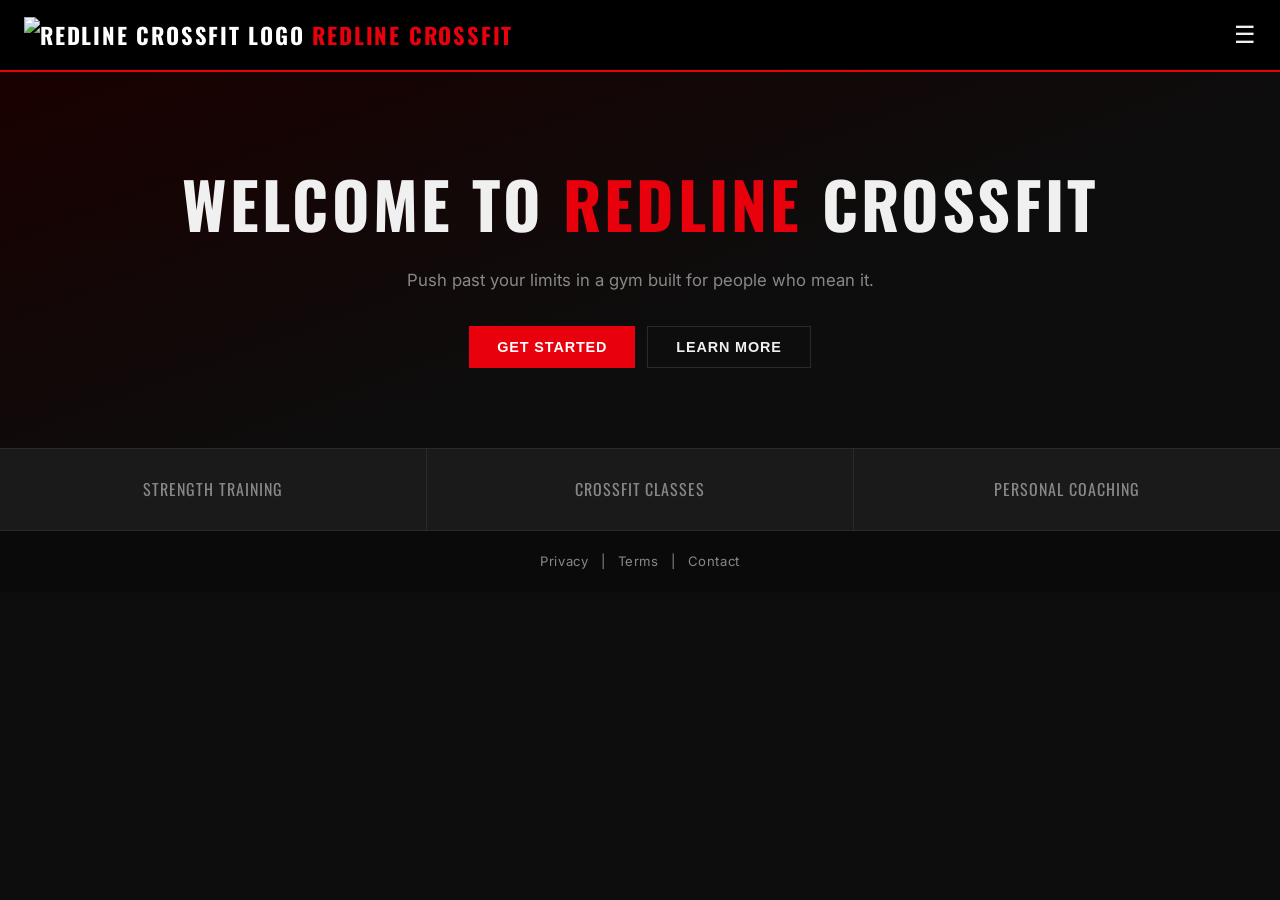
==== index.html @ 451a5d3d "logo" ====
<!DOCTYPE html>
<html lang="en">
<head>
    <meta charset="UTF-8">
    <title>Redline Crossfit</title>
    <link rel="stylesheet" href="style.css">
    <link href="https://fonts.googleapis.com/css2?family=Oswald:wght@400;700&family=Inter:wght@300;400&display=swap" rel="stylesheet">
    <link rel="icon"  href="images/favicon dumbell.svg">
</head>
<body>
    <header>
         <div class="logo">
            <img class="logo-mark" src="logo.png" alt="Redline Crossfit logo">
            <span class="logo-type">Redline <span class="accent">Crossfit</span></span>
        </div>
        <div class="menu-toggle" onclick="toggleMenu()">☰</div>
    </header>
    <nav id="mobile-menu" class="hidden">
        <a href="index.html">Home</a>
        <a href="about.html">About</a>
        <a href="features.html">Programs</a>
        <a href="schedule.html">Schedule</a>
        <a href="pricing.html">Pricing</a>
        <a href="contact.html">Contact</a>
    </nav>
    <section class="hero">
        <h1>Welcome to <span>Redline</span> Crossfit</h1>
        <p>Push past your limits in a gym built for people who mean it.</p>
         <div class="hero-buttons">
      <button class="btn btn-primary" onclick="window.location='contact.html'">Get Started</button>
      <button class="btn btn-secondary" onclick="window.location='about.html'">Learn More</button>
    </div>
    </section>
    <section class="features"> 
        <div class="feature">Strength Training</div>
        <div class="feature">Crossfit Classes</div>
        <div class="feature">Personal Coaching</div>
    </section>
    <footer>
        <a href="#">Privacy</a> | <a href="#">Terms</a> | <a href="contact.html">Contact</a>
    </footer>

    <script src="script.js"></script>
</body>

</html>
---- style.css ----
:root {

  --color-primary:       #e8000d;   /*Redline red main brand accent*/
  --color-primary-dark:  #b00009;   /*Deeper red for hover*/
  --color-primary-glow:  rgba(232, 0, 13, 0.25); /*glow/shadow*/

  --color-bg:            #0d0d0d;   /*Page background*/
  --color-bg-card:       #1a1a1a;   /*feature cards*/
  --color-bg-nav:        #141414;   /*Nav/dropdown*/
  --color-bg-header:     #000000;   /*Header*/
  --color-bg-footer:     #0a0a0a;   /*Footer*/

  --color-text:          #f0f0f0;   /*Primary text*/
  --color-text-muted:    #888888;   /*Secondary/caption text*/
  --color-text-inverse:  #ffffff;   /*Text on colored backgrounds*/

  --color-border:        #2a2a2a;   /*borders*/
  --color-border-accent: #e8000d;   /*highlighted/borders*/

  --color-avatar-bg:     #2e2e2e;   /*Placeholder avatar/image blocks*/
  --color-overlay:       rgba(0, 0, 0, 0.6); /*Dark overlay for hero etc.*/
}


/*reset*/
*, *::before, *::after {
  box-sizing: border-box;
  margin: 0;
  padding: 0;
}

body {
  font-family: 'Inter', Arial, Helvetica, sans-serif;
  background: var(--color-bg);
  color: var(--color-text);
  line-height: 1.6;
}

header {
   display: flex;
  justify-content: space-between;
  align-items: center;
  padding: 16px 24px;
  background: var(--color-bg-header);
  border-bottom: 2px solid var(--color-primary);
  position: sticky;
  top: 0;
  z-index: 100;
}

.logo {
  font-family: 'Oswald', Arial, sans-serif;
  font-size: 1.4rem;
  font-weight: 700;
  letter-spacing: 0.08em;
  color: var(--color-text-inverse);
  text-transform: uppercase;
}

.logo span {
  color: var(--color-primary);
}

.menu-toggle,
.menu {
  cursor: pointer;
  font-size: 1.5rem;
  color: var(--color-text);
  user-select: none;
  transition: color 0.2s;
}

.menu-toggle:hover,
.menu:hover {
  color: var(--color-primary);
}



/* NAV----------------------------------------------------------------------------------------- */
nav {
  background: var(--color-bg-nav);
  display: flex;
  flex-direction: column;
  border-bottom: 1px solid var(--color-border);
}

nav a {
  padding: 12px 24px;
  text-decoration: none;
  color: var(--color-text-muted);
  font-size: 0.95rem;
  letter-spacing: 0.04em;
  text-transform: uppercase;
  border-left: 3px solid transparent;
  transition: color 0.2s, border-color 0.2s;
}

nav a:hover {
  color: var(--color-text-inverse);
  border-left-color: var(--color-primary);
}

.hidden {
  display: none;
}

/* hero----------------------------------------------------------------------------------------- */

.hero {
  text-align: center;
  padding: 80px 24px;
  background: linear-gradient(160deg, #1a0000 0%, var(--color-bg) 60%);
  border-bottom: 1px solid var(--color-border);
}

.hero h1 {
  font-family: 'Oswald', Arial, sans-serif;
  font-size: clamp(2rem, 6vw, 4rem);
  font-weight: 700;
  text-transform: uppercase;
  letter-spacing: 0.05em;
  margin-bottom: 12px;
}

.hero h1 span {
  color: var(--color-primary);
}

.hero p {
  color: var(--color-text-muted);
  font-size: 1.05rem;
  margin-bottom: 32px;
  max-width: 500px;
  margin-left: auto;
  margin-right: auto;
}

.hero-buttons {
  display: flex;
  gap: 12px;
  justify-content: center;
  flex-wrap: wrap;
}

.hero button,
.btn {
  padding: 12px 28px;
  font-size: 0.9rem;
  font-weight: 600;
  letter-spacing: 0.06em;
  text-transform: uppercase;
  cursor: pointer;
  border: none;
  transition: background 0.2s, transform 0.1s, box-shadow 0.2s;
}

.btn-primary,
.hero button:first-child {
  background: var(--color-primary);
  color: var(--color-text-inverse);
}

.btn-primary:hover,
.hero button:first-child:hover {
  background: var(--color-primary-dark);
  box-shadow: 0 0 16px var(--color-primary-glow);
}

.btn-secondary,
.hero button:last-child {
  background: transparent;
  color: var(--color-text);
  border: 1px solid var(--color-border);
}

.btn-secondary:hover,
.hero button:last-child:hover {
  border-color: var(--color-primary);
  color: var(--color-text-inverse);
}

/* feature ----------------------------------------------------------------------------------------- */
.features {
  display: grid;
  grid-template-columns: repeat(auto-fit, minmax(200px, 1fr));
  gap: 1px;
  background: var(--color-border);
}

.feature {
  background: var(--color-bg-card);
  padding: 28px 20px;
  text-align: center;
  font-family: 'Oswald', Arial, sans-serif;
  font-size: 1rem;
  letter-spacing: 0.06em;
  text-transform: uppercase;
  color: var(--color-text-muted);
  transition: color 0.2s, background 0.2s;
}

.feature:hover {
  background: #1f1f1f;
  color: var(--color-primary);
}

/* about page----------------------------------------------------------------------------------------- */
.about {
  padding: 48px 24px;
  max-width: 800px;
  margin: 0 auto;
}
.about h1 {
  font-family: 'Oswald', Arial, sans-serif;
  text-align: center;
  font-size: 2.2rem;
  text-transform: uppercase;
  letter-spacing: 0.06em;
  margin-bottom: 40px;
  color: var(--color-text-inverse);
}
.about h1::after {
  content: '';
  display: block;
  width: 50px;
  height: 3px;
  background: var(--color-primary);
  margin: 10px auto 0;
}

.mission,
.team {
  margin-bottom: 40px;
}

.mission h2,
.team h2 {
  font-family: 'Oswald', Arial, sans-serif;
  font-size: 1.3rem;
  text-transform: uppercase;
  letter-spacing: 0.05em;
  color: var(--color-primary);
  margin-bottom: 12px;
}

.mission p {
  color: var(--color-text-muted);
  font-size: 1rem;
  line-height: 1.7;
}
.team-members {
  display: flex;
  justify-content: center;
  gap: 40px;
  margin-top: 20px;
  flex-wrap: wrap;
}

.member {
  text-align: center;
}

.member p {
  font-size: 0.9rem;
  color: var(--color-text-muted);
  margin-top: 8px;
  text-transform: uppercase;
  letter-spacing: 0.04em;
}

.avatar {
  width: 90px;
  height: 90px;
  background: var(--color-avatar-bg);
  border-radius: 50%;
  margin: 0 auto 10px;
  border: 2px solid var(--color-border);
  transition: border-color 0.2s;
}

.member:hover .avatar {
  border-color: var(--color-primary);
}

/* programs page----------------------------------------------------------------------------------------- */
.programs-hero {
  padding: 60px 24px 40px;
  text-align: center;
  background: linear-gradient(160deg, #1a0000 0%, var(--color-bg) 60%);
  border-bottom: 1px solid var(--color-border);
}
.programs-hero h1 {
  font-family: 'Oswald', Arial, sans-serif;
  font-size: clamp(1.8rem, 5vw, 3rem);
  text-transform: uppercase;
  letter-spacing: 0.06em;
  margin-bottom: 10px;
}
.programs-hero p {
  color: var(--color-text-muted);
  font-size: 1rem;
  max-width: 480px;
  margin: 0 auto;
}

.programs-grid {
  display: grid;
  grid-template-columns: repeat(auto-fit, minmax(280px, 1fr));
  gap: 1px;
  background: var(--color-border);
  padding: 0;
}
.program-card {
  background: var(--color-bg-card);
  padding: 36px 28px;
  transition: background 0.2s;
}

.program-card:hover {
  background: #1f1f1f;
}
.program-icon {
  font-size: 2rem;
  margin-bottom: 16px;
}

.program-card h3 {
  font-family: 'Oswald', Arial, sans-serif;
  font-size: 1.25rem;
  text-transform: uppercase;
  letter-spacing: 0.05em;
  color: var(--color-text-inverse);
  margin-bottom: 10px;
}

.program-card h3::after {
  content: '';
  display: block;
  width: 30px;
  height: 2px;
  background: var(--color-primary);
  margin-top: 8px;
}
.program-card p {
  color: var(--color-text-muted);
  font-size: 0.92rem;
  line-height: 1.65;
  margin-bottom: 20px;
}

.program-card .btn {
  font-size: 0.8rem;
  padding: 9px 20px;
  background: transparent;
  color: var(--color-primary);
  border: 1px solid var(--color-primary);
  display: inline-block;
  text-decoration: none;
  letter-spacing: 0.06em;
  text-transform: uppercase;
  cursor: pointer;
  transition: background 0.2s, color 0.2s;
}

.program-card .btn:hover {
  background: var(--color-primary);
  color: var(--color-text-inverse);
}

/*contact page---------------------------------------------------------------------------------------------------------*/
.contact-section {
  padding: 60px 24px;
  max-width: 700px;
  margin: 0 auto;
}
.contact-section h1 {
  font-family: 'Oswald', Arial, sans-serif;
  font-size: 2.2rem;
  text-transform: uppercase;
  letter-spacing: 0.06em;
  text-align: center;
  margin-bottom: 8px;
}
.contact-section h1::after {
  content: '';
  display: block;
  width: 50px;
  height: 3px;
  background: var(--color-primary);
  margin: 10px auto 0;
}
.contact-section .subtitle {
  text-align: center;
  color: var(--color-text-muted);
  margin-bottom: 40px;
  font-size: 0.95rem;
}
.contact-form {
  display: flex;
  flex-direction: column;
  gap: 16px;
}


.form-group {
  display: flex;
  flex-direction: column;
  gap: 6px;
}

.form-group label {
  font-size: 0.8rem;
  text-transform: uppercase;
  letter-spacing: 0.06em;
  color: var(--color-text-muted);
}
.form-group input,
.form-group textarea,
.form-group select {
  background: var(--color-bg-card);
  border: 1px solid var(--color-border);
  color: var(--color-text);
  padding: 12px 14px;
  font-size: 0.95rem;
  font-family: inherit;
  outline: none;
  transition: border-color 0.2s, box-shadow 0.2s;
  width: 100%;
}
.form-group input:focus,
.form-group textarea:focus,
.form-group select:focus {
  border-color: var(--color-primary);
  box-shadow: 0 0 0 3px var(--color-primary-glow);
}
.form-group textarea {
  resize: vertical;
  min-height: 130px;
}
.form-submit {
  margin-top: 8px;
}
.form-submit button {
  width: 100%;
  padding: 14px;
  background: var(--color-primary);
  color: var(--color-text-inverse);
  border: none;
  font-size: 0.9rem;
  font-weight: 700;
  letter-spacing: 0.08em;
  text-transform: uppercase;
  cursor: pointer;
  transition: background 0.2s, box-shadow 0.2s;
}

.form-submit button:hover {
  background: var(--color-primary-dark);
  box-shadow: 0 0 20px var(--color-primary-glow);
}
.contact-info {
  display: grid;
  grid-template-columns: repeat(auto-fit, minmax(180px, 1fr));
  gap: 1px;
  background: var(--color-border);
  margin-top: 48px;
}
.info-block {
  background: var(--color-bg-card);
  padding: 24px 20px;
  text-align: center;
}
.info-block .info-icon {
  font-size: 1.5rem;
  margin-bottom: 8px;
}
.info-block h4 {
  font-family: 'Oswald', Arial, sans-serif;
  font-size: 0.85rem;
  text-transform: uppercase;
  letter-spacing: 0.06em;
  color: var(--color-primary);
  margin-bottom: 4px;
}
.info-block p {
  font-size: 0.88rem;
  color: var(--color-text-muted);
}
/*Schedule page------------------------------------------------------------------------------*/
.schedule-hero {
  padding: 48px 24px 28px;
  text-align: center;
  background: linear-gradient(160deg, #1a0000 0%, var(--color-bg) 60%);
  border-bottom: 1px solid var(--color-border);
}
.schedule-hero h1 {
  font-family: 'Oswald', Arial, sans-serif;
  font-size: clamp(1.8rem, 5vw, 3rem);
  text-transform: uppercase;
  letter-spacing: 0.06em;
  margin-bottom: 8px;
}
.schedule-hero h1 span {
  color: var(--color-primary);
  }
.schedule-hero p {
  color: var(--color-text-muted);
  font-size: 1rem;
  max-width: 480px;
  margin: 0 auto;
}
.day-tabs {
  display: flex;
  gap: 8px;
  overflow-x: auto;
  padding: 18px 24px;
  max-width: 740px;
  margin: 0 auto;
  border-bottom: 1px solid var(--color-border);
  scrollbar-width: none;

}
.day-tab {
  flex: 0 0 auto;
  padding: 8px 18px;
  background: transparent;
  border: 1px solid var(--color-border);
  color: var(--color-text-muted);
  font-family: 'Oswald', Arial, sans-serif;
  font-size: 0.9rem;
  font-weight: 400;
  letter-spacing: 0.06em;
  text-transform: uppercase;
  cursor: pointer;
  transition: background 0.2s, color 0.2s, border-color 0.2s;
}
.day-tab:hover {
  color: var(--color-text-inverse);
  border-color: var(--color-primary);
}
.day-tab:focus-visible {
  outline: 2px solid var(--color-primary);
  outline-offset: 2px;
}
.day-tab.active {
  background: var(--color-primary);
  border-color: var(--color-primary);
  color: var(--color-text-inverse);
  font-weight: 700;
}   
.schedule-list {
  max-width: 700px;
  margin: 0 auto;
  padding: 24px 24px 8px;
}
.schedule-group {
  margin-bottom: 36px;
}
.schedule-group h2 {
  font-family: 'Oswald', Arial, sans-serif;
  font-size: 1.15rem;
  text-transform: uppercase;
  letter-spacing: 0.05em;
  color: var(--color-text-inverse);
  padding-bottom: 12px;
  border-bottom: 2px solid var(--color-primary);
}
.schedule-slot {
  display: flex;
  justify-content: space-between;
  align-items: center;
  gap: 16px;
  padding: 16px 4px;
  border-bottom: 1px solid var(--color-border);
}
.schedule-slot .slot-time {
  font-size: 1.05rem;
  color: var(--color-text);
  letter-spacing: 0.02em;
}
/* pricing ------------------------------------------------------------------*/
.pricing-hero {
  padding: 60px 24px 40px;
  text-align: center;
  background: linear-gradient(160deg, #1a0000 0%, var(--color-bg) 60%);
  border-bottom: 1px solid var(--color-border);
}
.pricing-hero h1 {
  font-family: 'Oswald', Arial, sans-serif;
  font-size: clamp(1.8rem, 5vw, 3rem);
  text-transform: uppercase;
  letter-spacing: 0.06em;
  margin-bottom: 10px;
}
.pricing-hero p {
  color: var(--color-text-muted);
  font-size: 1rem;
}
.pricing-grid {
  display: grid;
  grid-template-columns: repeat(auto-fit, minmax(260px, 1fr));
  gap: 16px;
  max-width: 1000px;
  margin: 0 auto;
  padding: 48px 24px;
  align-items: stretch;
}
.plan-card {
  position: relative;
  display: flex;
  flex-direction: column;
  background: var(--color-bg-card);
  border: 1px solid var(--color-border);
  padding: 36px 28px;
  transition: border-color 0.2s, transform 0.2s;
}
.plan-card:hover {
  border-color: var(--color-primary);
  transform: translateY(-4px);
}
.plan-card--featured {
  border-color: var(--color-primary);
  box-shadow: 0 0 24px var(--color-primary-glow);
}
.plan-badge {
  position: absolute;
  top: 0;
  left: 50%;
  transform: translate(-50%, -50%);
  background: var(--color-primary);
  color: var(--color-text-inverse);
  font-family: 'Oswald', Arial, sans-serif;
  font-size: 0.7rem;
  font-weight: 700;
  letter-spacing: 0.1em;
  text-transform: uppercase;
  padding: 6px 16px;
  white-space: nowrap;
}
.plan-name {
  font-family: 'Oswald', Arial, sans-serif;
  font-size: 1.4rem;
  text-transform: uppercase;
  letter-spacing: 0.05em;
  color: var(--color-text-inverse);
  margin-bottom: 4px;
}
.plan-tagline {
  color: var(--color-text-muted);
  font-size: 0.9rem;
  margin-bottom: 20px;
}
.plan-price {
  font-family: 'Oswald', Arial, sans-serif;
  font-size: 2.8rem;
  font-weight: 700;
  color: var(--color-text-inverse);
  line-height: 1;
  padding-bottom: 24px;
  margin-bottom: 24px;
  border-bottom: 1px solid var(--color-border);
}
.plan-price span {
  font-size: 0.95rem;
  font-weight: 400;
  color: var(--color-text-muted);
  letter-spacing: 0.04em;
}
.plan-features {
  list-style: none;
  margin: 0 0 28px;
  padding: 0;
  flex-grow: 1;
}
.plan-features li {
  position: relative;
  padding-left: 26px;
  margin-bottom: 12px;
  color: var(--color-text-muted);
  font-size: 0.92rem;
  line-height: 1.5;
}
.plan-features li::before {
  content: '✓';
  position: absolute;
  left: 0;
  top: 0;
  color: var(--color-primary);
  font-weight: 700;
}
.plan-btn {
  display: block;
  text-align: center;
  text-decoration: none;
  background: transparent;
  color: var(--color-primary);
  border: 1px solid var(--color-primary);
}
.plan-btn:hover {
  background: var(--color-primary);
  color: var(--color-text-inverse);
}
.plan-btn--featured {
  background: var(--color-primary);
  color: var(--color-text-inverse);
}
.plan-btn--featured:hover {
  background: var(--color-primary-dark);
  box-shadow: 0 0 16px var(--color-primary-glow);
}


.trial-cta {
  max-width: 700px;
  margin: 0 auto 64px;
  padding: 40px 24px;
  text-align: center;
  background: var(--color-bg-card);
  border: 1px solid var(--color-border);
}
.trial-cta h2 {
  font-family: 'Oswald', Arial, sans-serif;
  font-size: 1.6rem;
  text-transform: uppercase;
  letter-spacing: 0.05em;
  color: var(--color-text-inverse);
  margin-bottom: 10px;
}
.trial-cta p {
  color: var(--color-text-muted);
  font-size: 0.95rem;
  max-width: 490px;
  margin: 0 auto 28px;
}
.trial-btn {
  display: inline-block;
  text-decoration: none;
  background: var(--color-primary);
  color: var(--color-text-inverse);
  padding: 14px 40px;
  font-weight: 700;
}
.trial-btn:hover {
  background: var(--color-primary-dark);
  box-shadow: 0 0 20px var(--color-primary-glow);
}
/*---------------------------------------------------------------------------------------------------------*/
footer {
  background: var(--color-bg-footer);
  border-top: 1px solid var(--color-border);
  padding: 20px 24px;
  text-align: center;
  font-size: 0.82rem;
  color: var(--color-text-muted);
  letter-spacing: 0.04em;
}

footer a {
  color: var(--color-text-muted);
  text-decoration: none;
  margin: 0 8px;
  transition: color 0.2s;
}

footer a:hover {
  color: var(--color-primary);
}
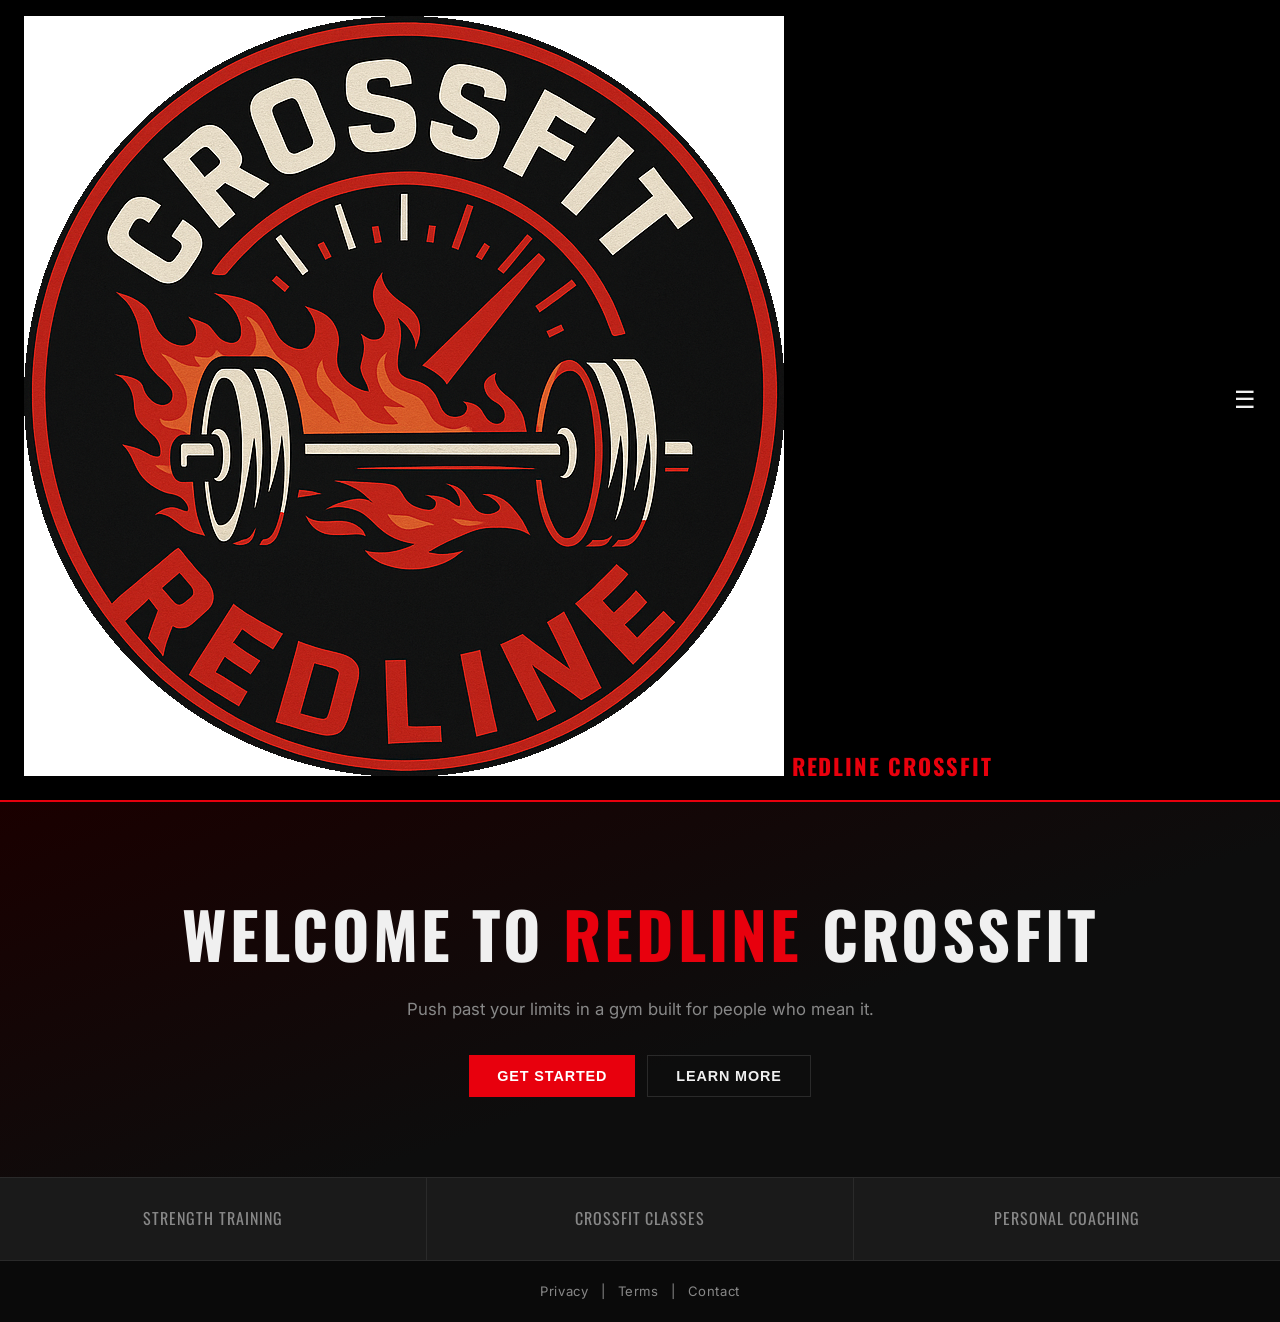
==== commit 8e318832: "Update index.html" ====
--- a/index.html
+++ b/index.html
@@ -10,7 +10,7 @@
 <body>
     <header>
          <div class="logo">
-            <img class="logo-mark" src="logo.png" alt="Redline Crossfit logo">
+            <img class="logo-mark" src="images/logo.png" alt="Redline Crossfit logo">
             <span class="logo-type">Redline <span class="accent">Crossfit</span></span>
         </div>
         <div class="menu-toggle" onclick="toggleMenu()">☰</div>
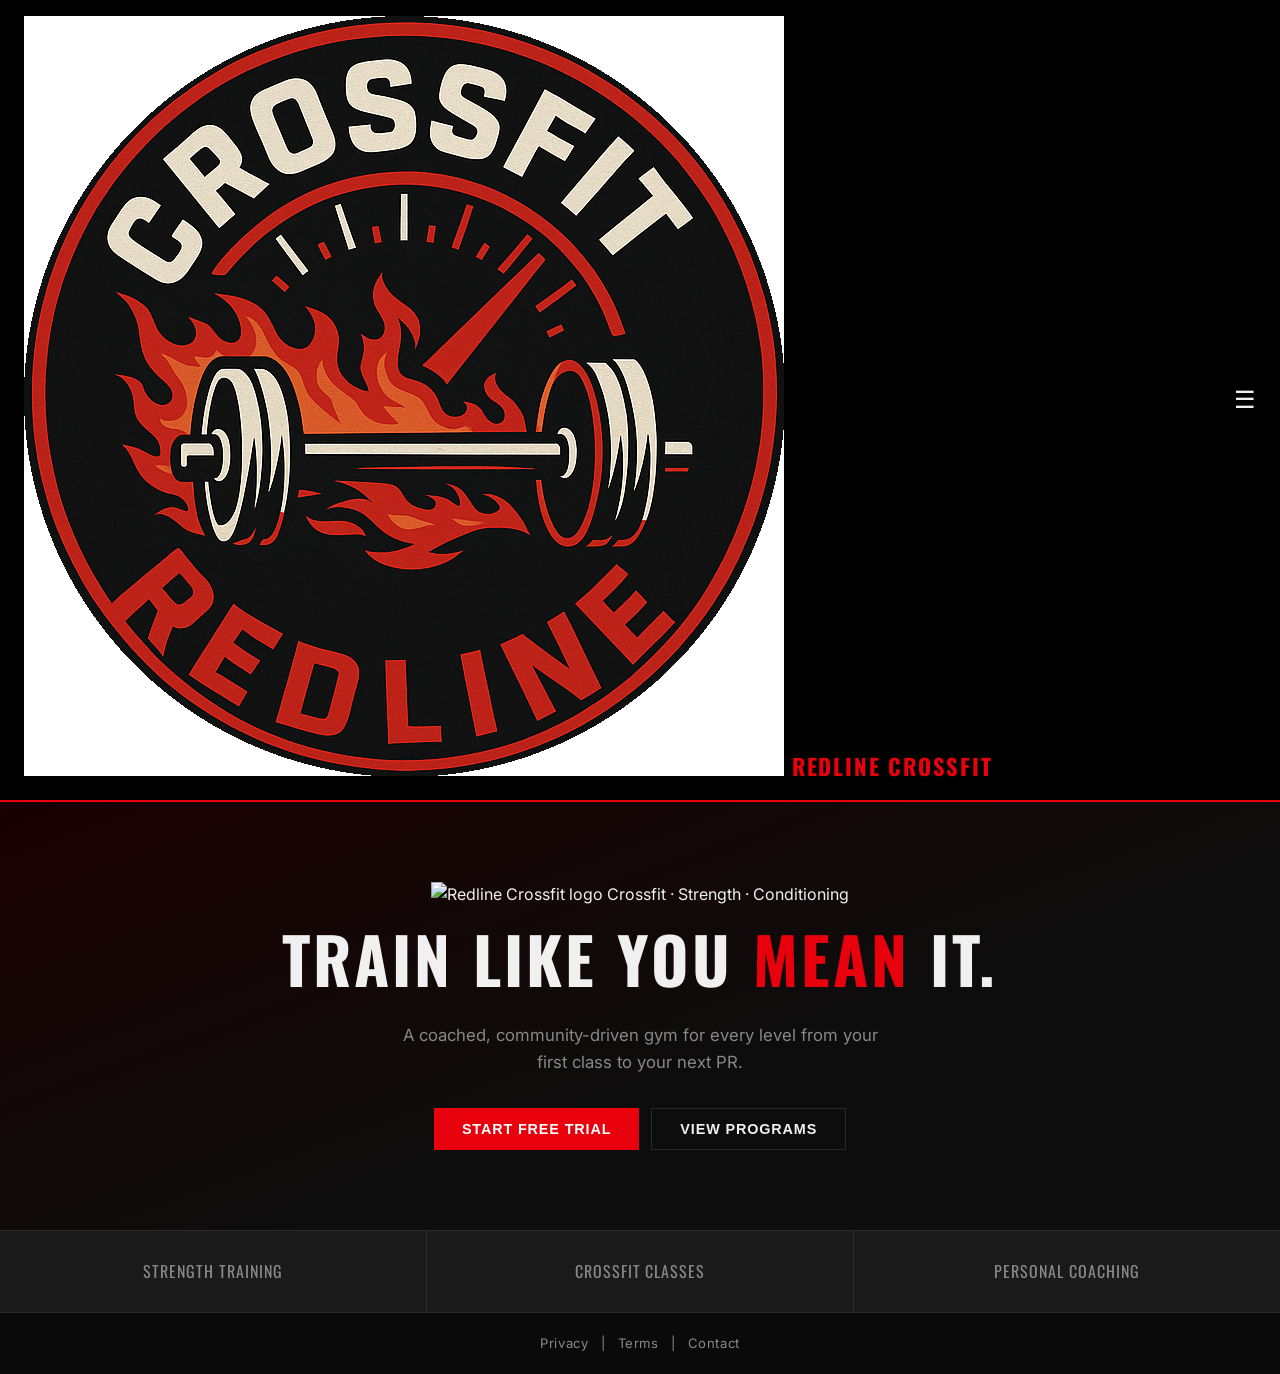
==== commit 86a46748: "Update index.html" ====
--- a/index.html
+++ b/index.html
@@ -24,12 +24,17 @@
         <a href="contact.html">Contact</a>
     </nav>
     <section class="hero">
-        <h1>Welcome to <span>Redline</span> Crossfit</h1>
-        <p>Push past your limits in a gym built for people who mean it.</p>
-         <div class="hero-buttons">
-      <button class="btn btn-primary" onclick="window.location='contact.html'">Get Started</button>
-      <button class="btn btn-secondary" onclick="window.location='about.html'">Learn More</button>
-    </div>
+        <div class="hero-content">
+            <img class="hero-logo" src="logo.png" alt="Redline Crossfit logo">
+            <span class="hero-eyebrow">Crossfit · Strength · Conditioning</span>
+            <h1>Train like you <span>mean</span> it.</h1>
+            <p>A coached, community-driven gym for every level  from your first class to your next PR.</p>
+            <div class="hero-buttons">
+                <button class="btn btn-primary" onclick="window.location='pricing.html'">Start Free Trial</button>
+                <button class="btn btn-secondary" onclick="window.location='features.html'">View Programs</button>
+            </div>
+            
+        </div>
     </section>
     <section class="features"> 
         <div class="feature">Strength Training</div>
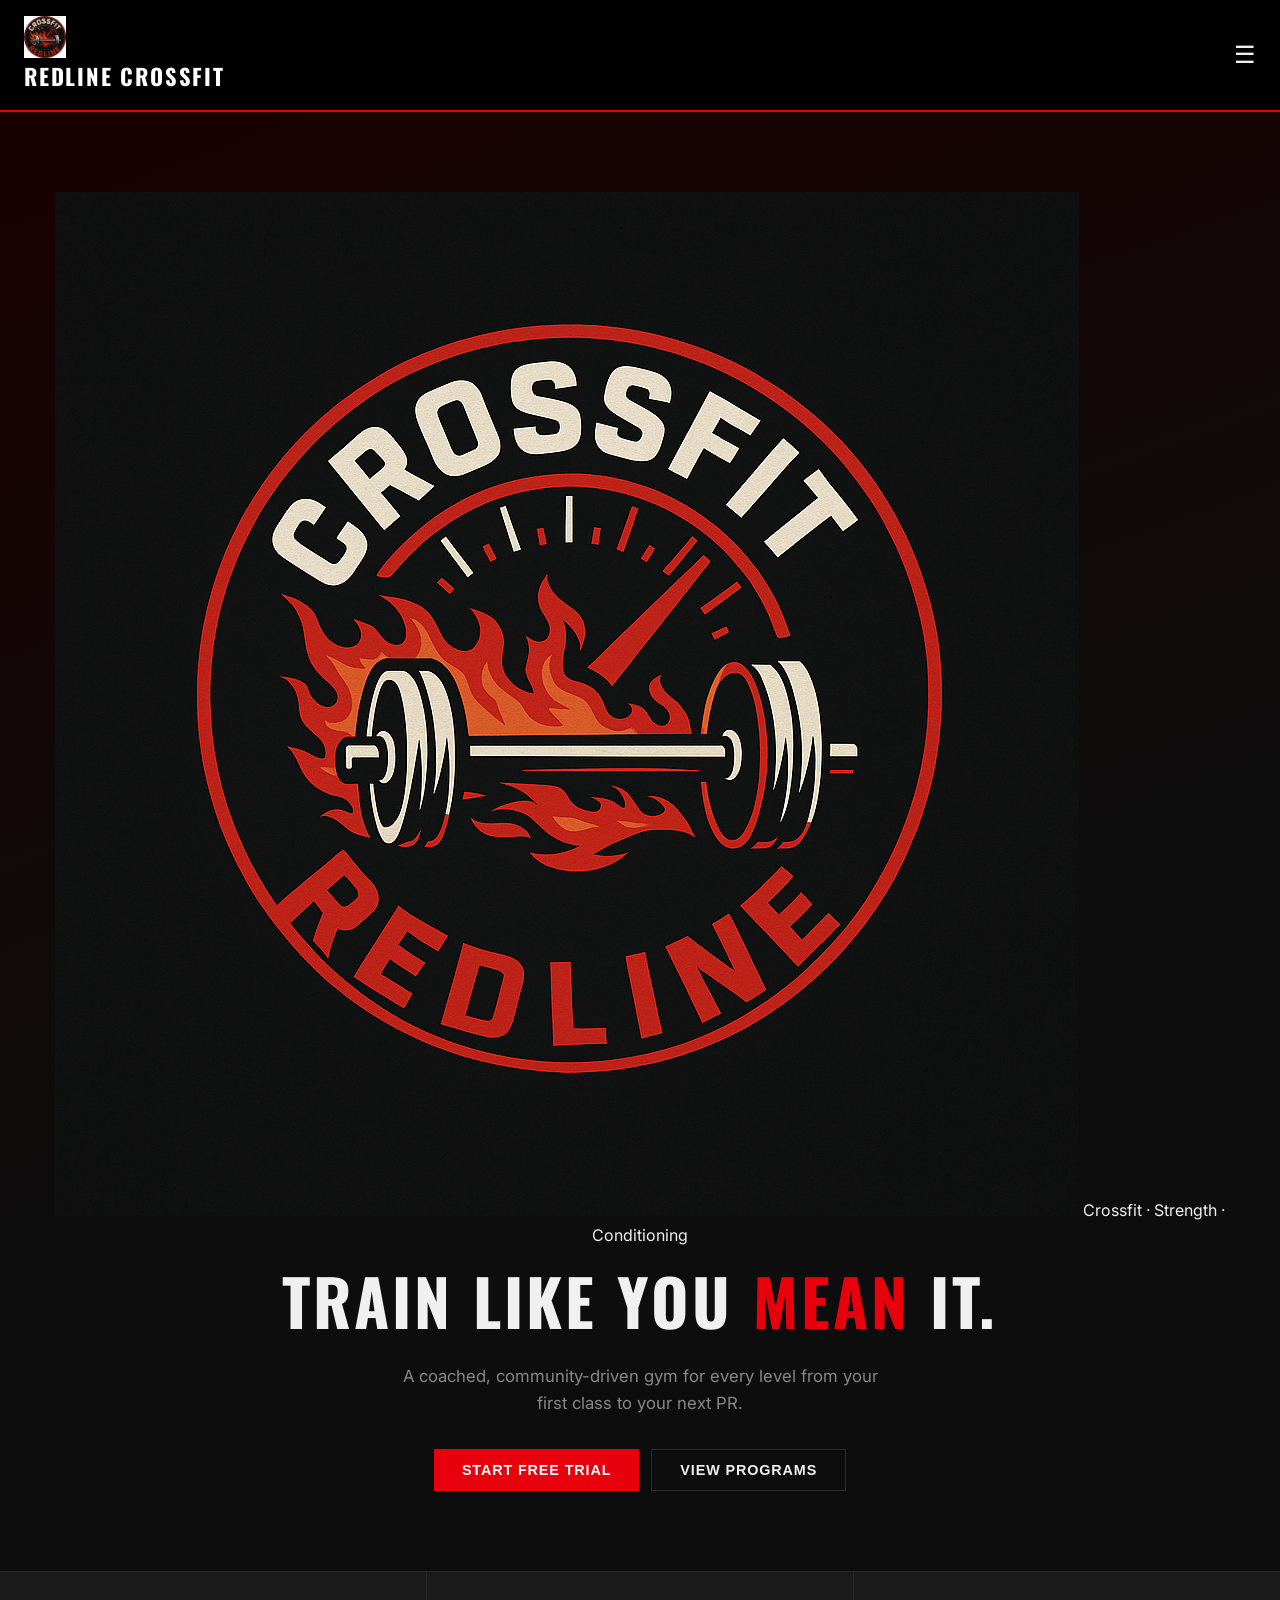
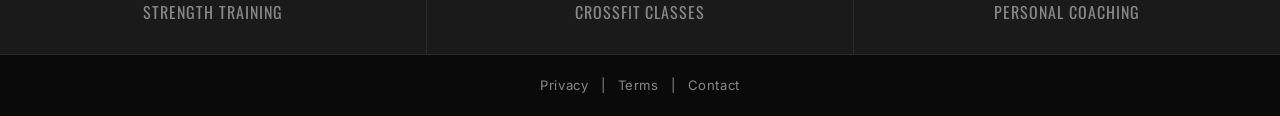
==== commit 9359ce07: "Update index.html" ====
--- a/index.html
+++ b/index.html
@@ -25,7 +25,7 @@
     </nav>
     <section class="hero">
         <div class="hero-content">
-            <img class="hero-logo" src="logo.png" alt="Redline Crossfit logo">
+            <img class="hero-logo" src="images/crossfit redline logo.png" alt="Redline Crossfit logo">
             <span class="hero-eyebrow">Crossfit · Strength · Conditioning</span>
             <h1>Train like you <span>mean</span> it.</h1>
             <p>A coached, community-driven gym for every level  from your first class to your next PR.</p>
--- a/style.css
+++ b/style.css
@@ -57,8 +57,11 @@
   text-transform: uppercase;
 }
 
-.logo span {
-  color: var(--color-primary);
+.logo-mark {
+  height: 42px;
+  width: 42px;
+  flex-shrink: 0;
+  display: block;
 }
 
 .menu-toggle,
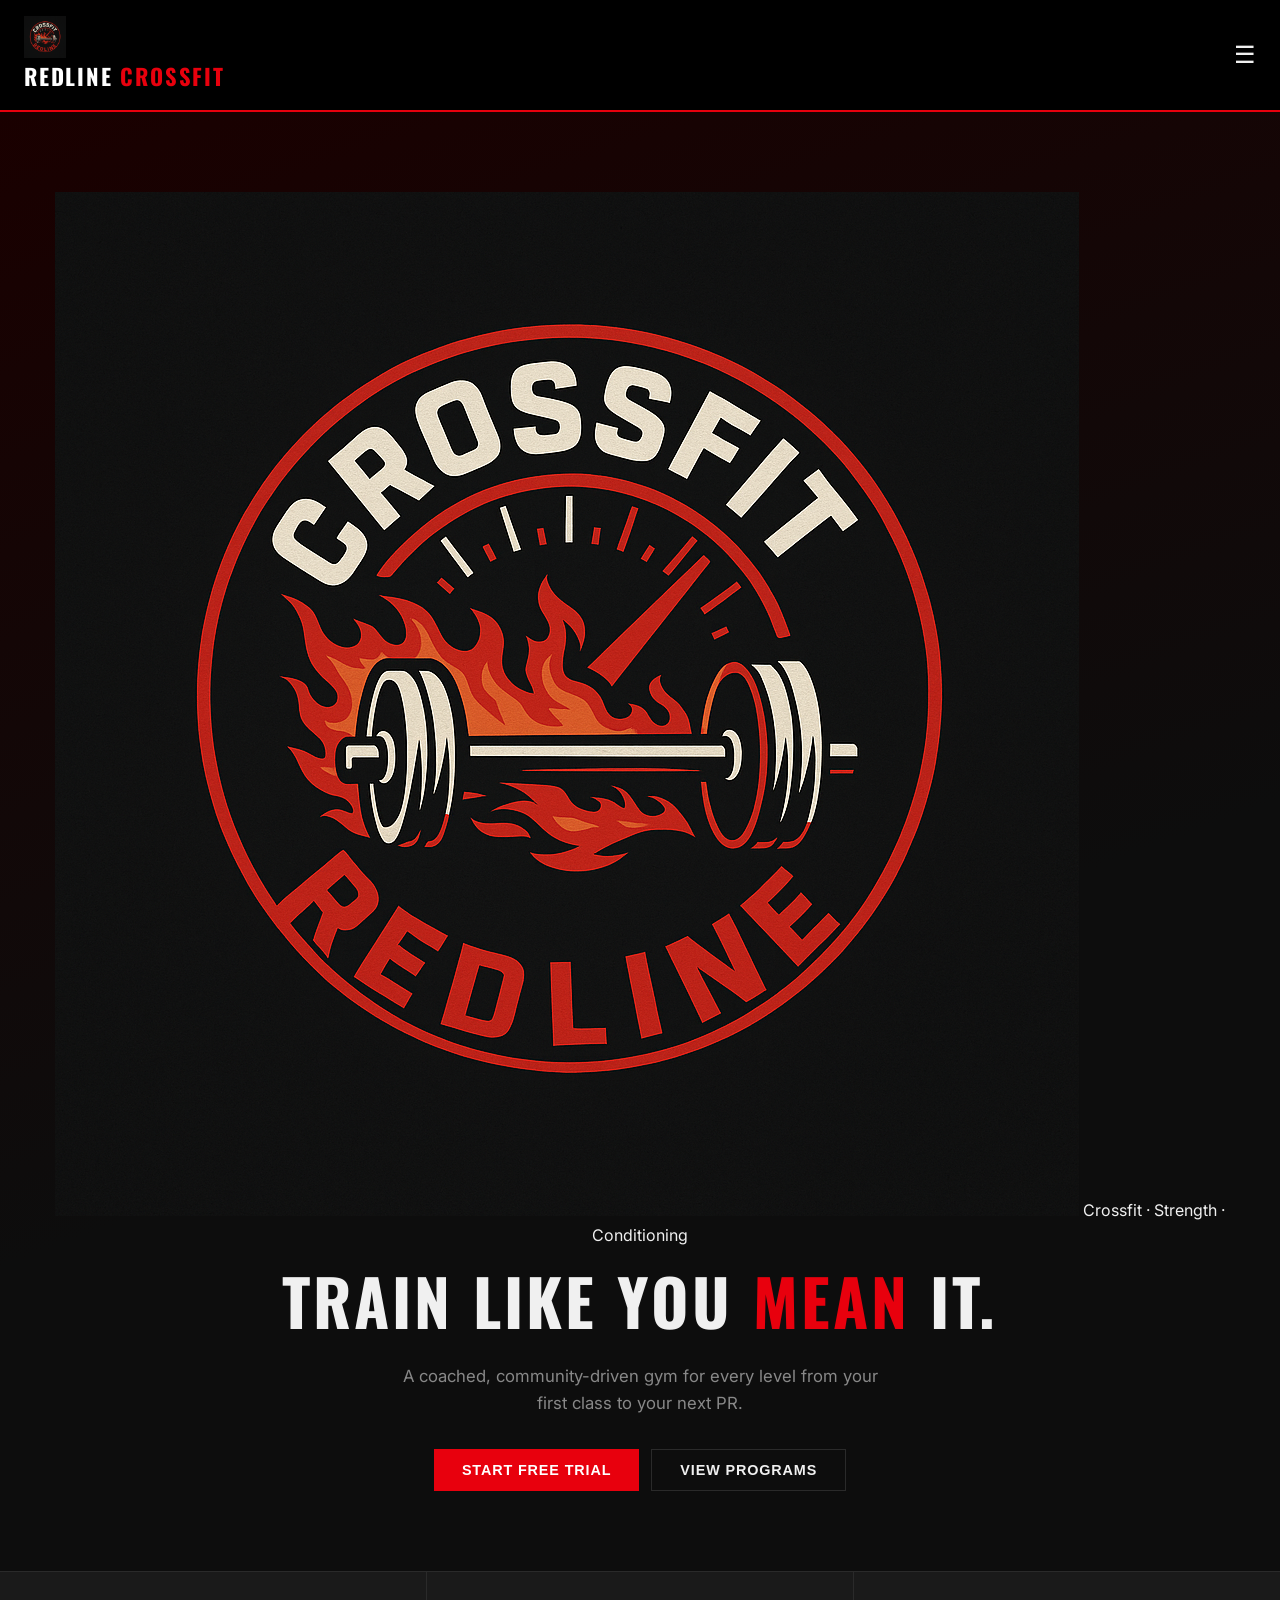
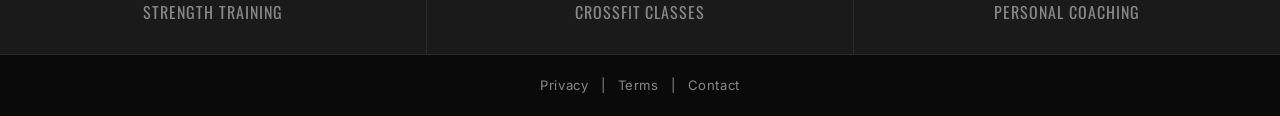
==== commit dab430a8: "Update index.html" ====
--- a/index.html
+++ b/index.html
@@ -10,7 +10,7 @@
 <body>
     <header>
          <div class="logo">
-            <img class="logo-mark" src="images/logo.png" alt="Redline Crossfit logo">
+            <img class="logo-mark" src="images/crossfit redline logo.png" alt="Redline Crossfit logo">
             <span class="logo-type">Redline <span class="accent">Crossfit</span></span>
         </div>
         <div class="menu-toggle" onclick="toggleMenu()">☰</div>
--- a/style.css
+++ b/style.css
@@ -55,6 +55,9 @@
   letter-spacing: 0.08em;
   color: var(--color-text-inverse);
   text-transform: uppercase;
+}
+.logo .accent {
+  color: var(--color-primary);
 }
 
 .logo-mark {
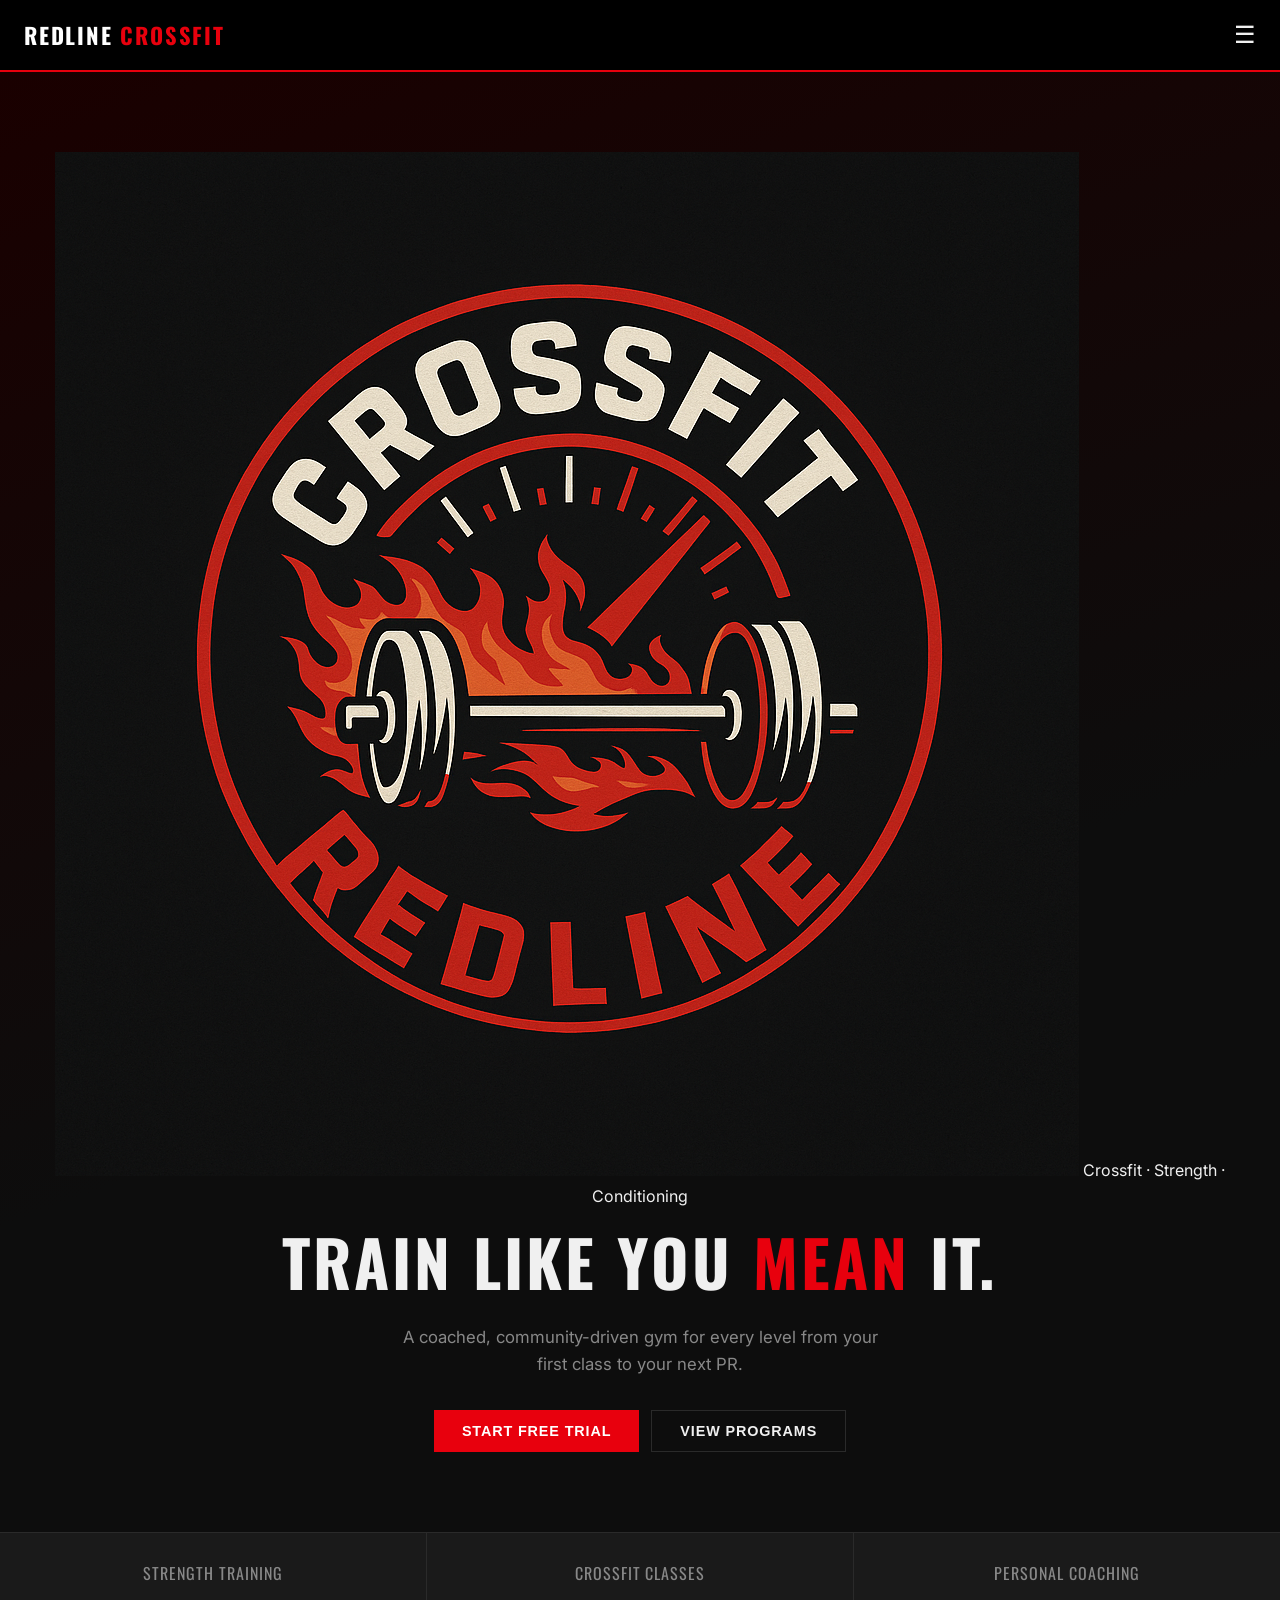
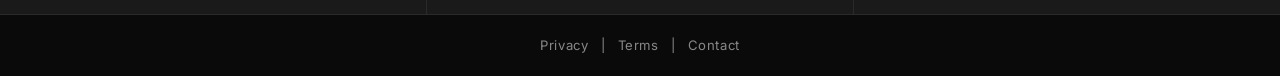
==== commit 16423e3e: "Update index.html" ====
--- a/index.html
+++ b/index.html
@@ -10,7 +10,7 @@
 <body>
     <header>
          <div class="logo">
-            <img class="logo-mark" src="images/crossfit redline logo.png" alt="Redline Crossfit logo">
+            
             <span class="logo-type">Redline <span class="accent">Crossfit</span></span>
         </div>
         <div class="menu-toggle" onclick="toggleMenu()">☰</div>
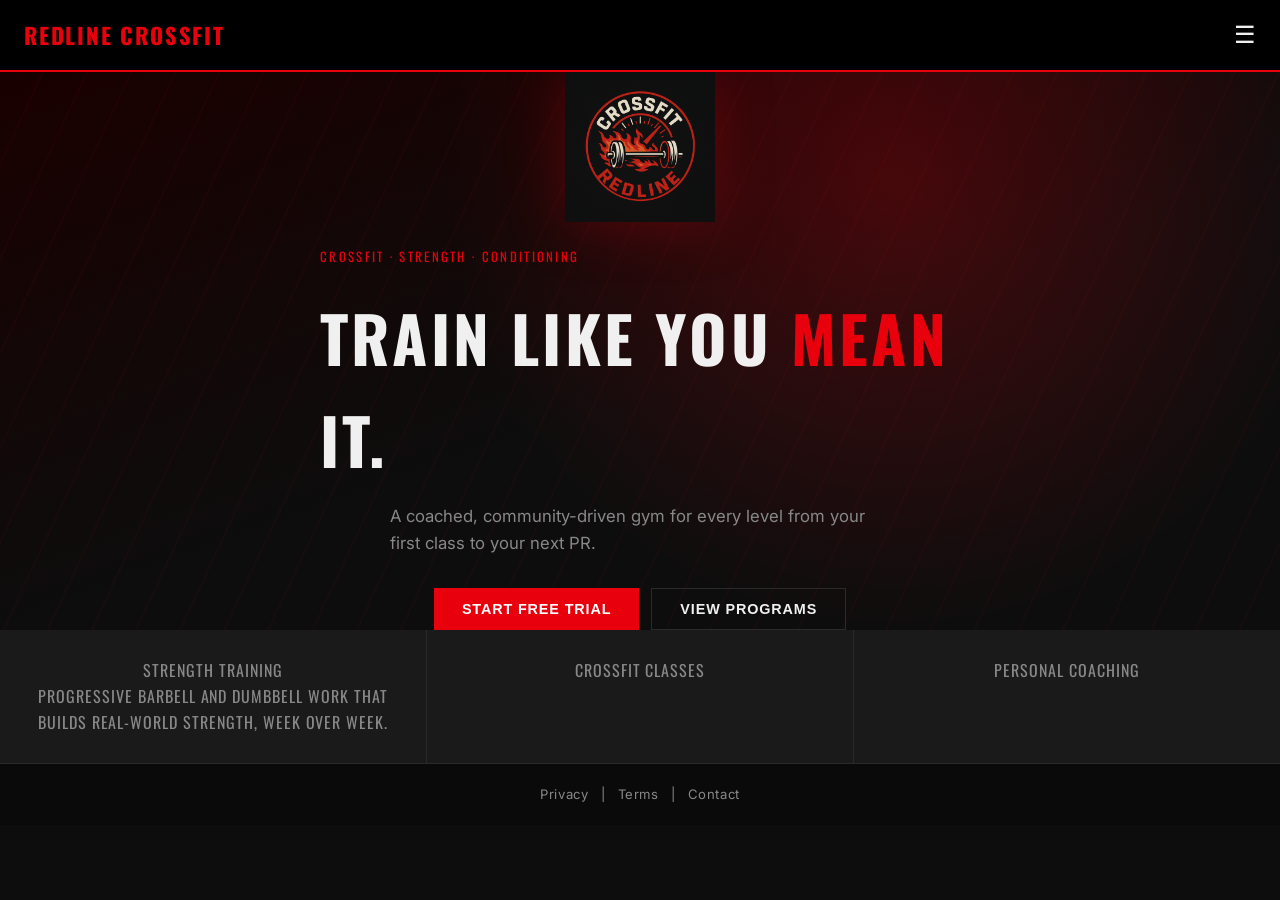
==== commit de8bb573: "Update index.html" ====
--- a/index.html
+++ b/index.html
@@ -30,14 +30,14 @@
             <h1>Train like you <span>mean</span> it.</h1>
             <p>A coached, community-driven gym for every level  from your first class to your next PR.</p>
             <div class="hero-buttons">
-                <button class="btn btn-primary" onclick="window.location='pricing.html'">Start Free Trial</button>
+                <button class="btn btn-primary" onclick="window.location='contact.html'">Start Free Trial</button>
                 <button class="btn btn-secondary" onclick="window.location='features.html'">View Programs</button>
             </div>
             
         </div>
     </section>
     <section class="features"> 
-        <div class="feature">Strength Training</div>
+        <div class="feature">Strength Training<p>Progressive barbell and dumbbell work that builds real-world strength, week over week.</p></div>
         <div class="feature">Crossfit Classes</div>
         <div class="feature">Personal Coaching</div>
     </section>
--- a/style.css
+++ b/style.css
@@ -56,7 +56,7 @@
   color: var(--color-text-inverse);
   text-transform: uppercase;
 }
-.logo .accent {
+.logo .accent, .logo span {
   color: var(--color-primary);
 }
 
@@ -114,12 +114,43 @@
 /* hero----------------------------------------------------------------------------------------- */
 
 .hero {
-  text-align: center;
-  padding: 80px 24px;
-  background: linear-gradient(160deg, #1a0000 0%, var(--color-bg) 60%);
-  border-bottom: 1px solid var(--color-border);
-}
-
+  min-height: 20px;
+  display: flex;
+  align-items: center;
+  justify-content: center;
+  position: relative;
+  overflow: hidden;
+  background:
+    repeating-linear-gradient(115deg, transparent 0 38px, rgba(232,0,13,0.04) 38px 40px),
+    radial-gradient(circle at 70% 20%, var(--color-primary-glow), transparent 45%),
+    linear-gradient(160deg, #1a0000 0%, var(--color-bg) 55%);
+}
+.hero-logo {
+  display: block;
+  width: 150px;
+  height: 150px;
+  margin: 0 auto 22px;
+  filter: drop-shadow(0 0 28px var(--color-primary-glow));
+}
+@media (max-width: 600px) {
+  .hero-logo { width: 118px; height: 118px; }
+  .logo-mark { height: 36px; width: 36px; }
+  .logo { font-size: 1.15rem; gap: 8px; }
+}
+.hero-content {
+  position: relative;
+  z-index: 1;
+  max-width: 640px;
+}
+.hero-eyebrow {
+  display: inline-block;
+  font-family: 'Oswald', Arial, sans-serif;
+  font-size: 0.8rem;
+  letter-spacing: 0.18em;
+  text-transform: uppercase;
+  color: var(--color-primary);
+  margin-bottom: 18px;
+}
 .hero h1 {
   font-family: 'Oswald', Arial, sans-serif;
   font-size: clamp(2rem, 6vw, 4rem);
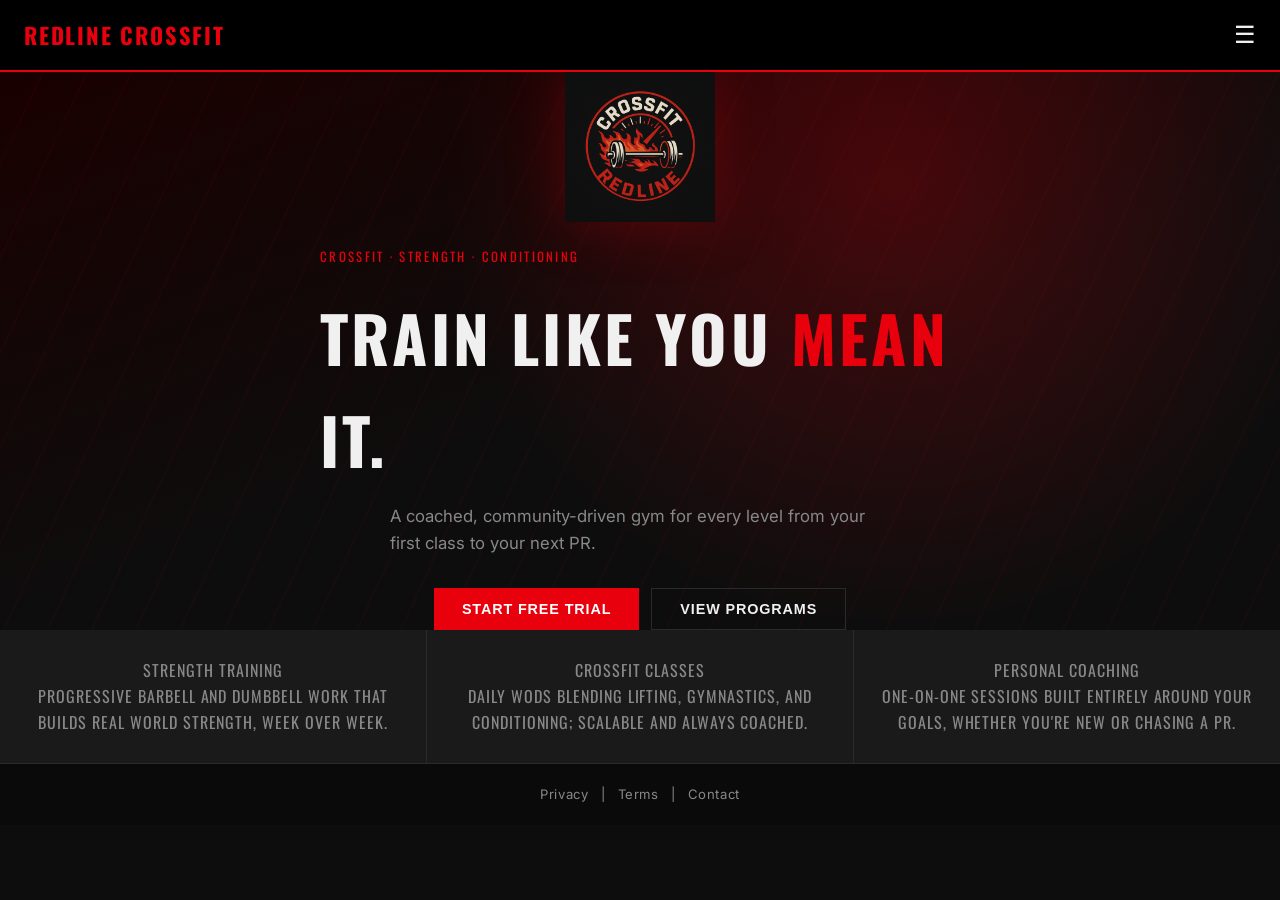
==== commit 5690c7f4: "Update index.html" ====
--- a/index.html
+++ b/index.html
@@ -37,9 +37,9 @@
         </div>
     </section>
     <section class="features"> 
-        <div class="feature">Strength Training<p>Progressive barbell and dumbbell work that builds real-world strength, week over week.</p></div>
-        <div class="feature">Crossfit Classes</div>
-        <div class="feature">Personal Coaching</div>
+        <div class="feature">Strength Training<p>Progressive barbell and dumbbell work that builds real world strength, week over week.</p></div>
+        <div class="feature">Crossfit Classes<p>Daily WODs blending lifting, gymnastics, and conditioning; scalable and always coached.</p></div>
+        <div class="feature">Personal Coaching<p>One-on-one sessions built entirely around your goals, whether you're new or chasing a PR.</p></div>
     </section>
     <footer>
         <a href="#">Privacy</a> | <a href="#">Terms</a> | <a href="contact.html">Contact</a>
